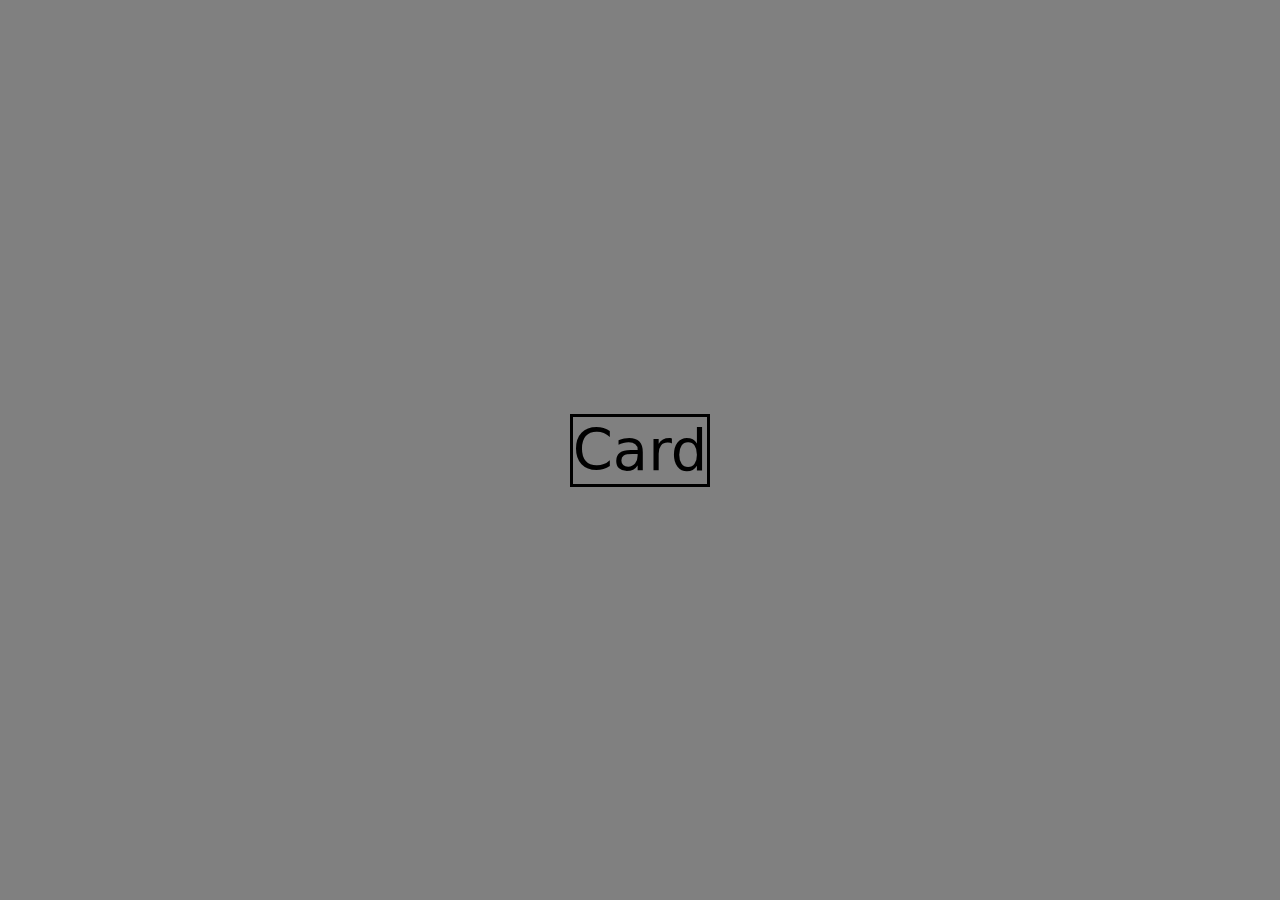
==== index.html @ 5da6b766 "grid and flex body work as expected" ====
<!DOCTYPE html>
<html lang="en">
<head>
  <meta charset="UTF-8">
  <meta http-equiv="X-UA-Compatible" content="IE=edge">
  <meta name="viewport" content="width=device-width, initial-scale=1.0">
  <link rel="stylesheet" href="css/style.css">
  <title>Responsive Design Lab</title>
</head>
<body>
  <main>
    Card
  </main>
</body>
</html>
---- css/style.css ----
html {
  box-sizing: border-box
}

/* The Universal Selector */
*, /* All elements*/
*::before, /* All ::before pseudo-elements */
*::after { /* All ::after pseudo-elements */
  /* height & width will now include border & padding by default
     but can be over-ridden as needed */
  box-sizing: inherit;
}

/* resets font size to be 62.5% of the user preference - 
   in most browser configurations this will be 10px */
:root {
  font-size: 62.5%
}

body {
  background-color: gray;
/* Use a system font, if none are available use an available sans-sarif   font */
  font-family: system-ui, -apple-system, BlinkMacSystemFont, "Segoe UI",
    Roboto, Oxygen-Sans, Ubuntu, Cantarell, "Helvetica Neue", sans-serif;
  margin: 0;
  /* display: grid;
  font-size: 4.5vw;
  grid-template-columns: repeat(3, 1fr);
  grid-template-rows: 33vh 33vh 33vh;;
  grid-template-areas: 
  "top top top"
  ". content ."
  "bottom bottom bottom" */
  display: flex;
  font-size: 4.5vw;
  justify-content: center;
  align-items: center;
  height: 100vh;
}

main {
  display: flex;
  border: solid;
}
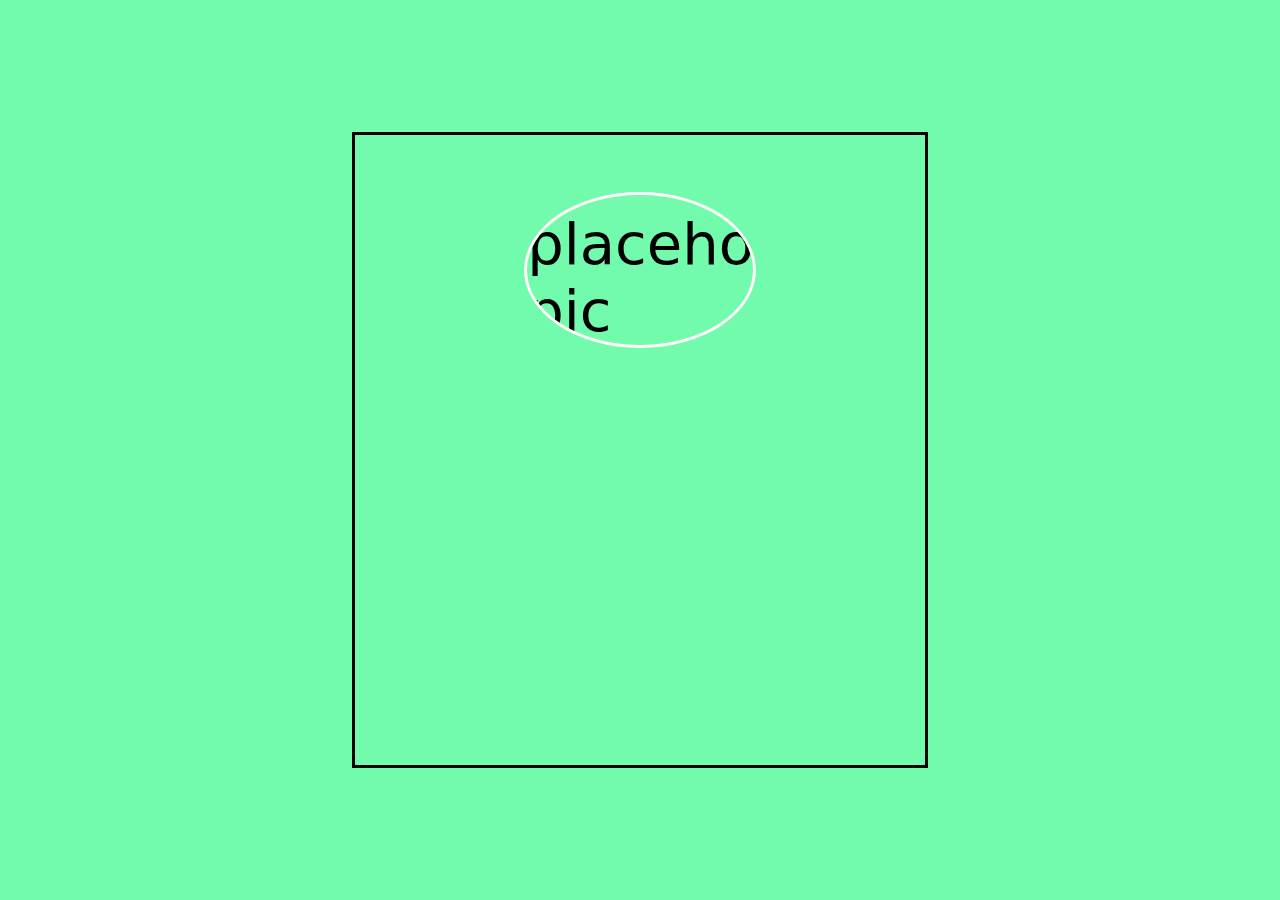
==== commit 06eb8a71: "image in solo column on mobile" ====
--- a/index.html
+++ b/index.html
@@ -9,7 +9,7 @@
 </head>
 <body>
   <main>
-    Card
+    <div id="user-image"><img id="profile" src="https://picsum.photos/200" alt="placeholder pic"></div>
   </main>
 </body>
 </html>--- a/css/style.css
+++ b/css/style.css
@@ -18,19 +18,12 @@
 }
 
 body {
-  background-color: gray;
+  background-color: rgb(114, 250, 173);
 /* Use a system font, if none are available use an available sans-sarif   font */
   font-family: system-ui, -apple-system, BlinkMacSystemFont, "Segoe UI",
     Roboto, Oxygen-Sans, Ubuntu, Cantarell, "Helvetica Neue", sans-serif;
   margin: 0;
-  /* display: grid;
-  font-size: 4.5vw;
-  grid-template-columns: repeat(3, 1fr);
-  grid-template-rows: 33vh 33vh 33vh;;
-  grid-template-areas: 
-  "top top top"
-  ". content ."
-  "bottom bottom bottom" */
+  /* display: grid;*/
   display: flex;
   font-size: 4.5vw;
   justify-content: center;
@@ -39,6 +32,31 @@
 }
 
 main {
+  display: grid;
+  font-size: 4.5vw;
+  /* grid-template-columns: 0.25fr 1fr 0.25fr; */
+  grid-template-rows: 30vh 20vh 20vh;
+  grid-template-areas: 
+  "photo"
+  "content"
+  "bottom";
+  border: solid black;
+  min-height: 55vh;
+  min-width: 45vw;
+  justify-content: center;
+}
+
+#user-image {
+  /* object-fit: cover; */
   display: flex;
+  justify-content: center;
+  align-items: center;
+  grid-area: photo;
+}
+#profile {
+  border-radius: 50%;
   border: solid;
+  border-color: snow;
+  width: 50%;
+  max-height: 100%;
 }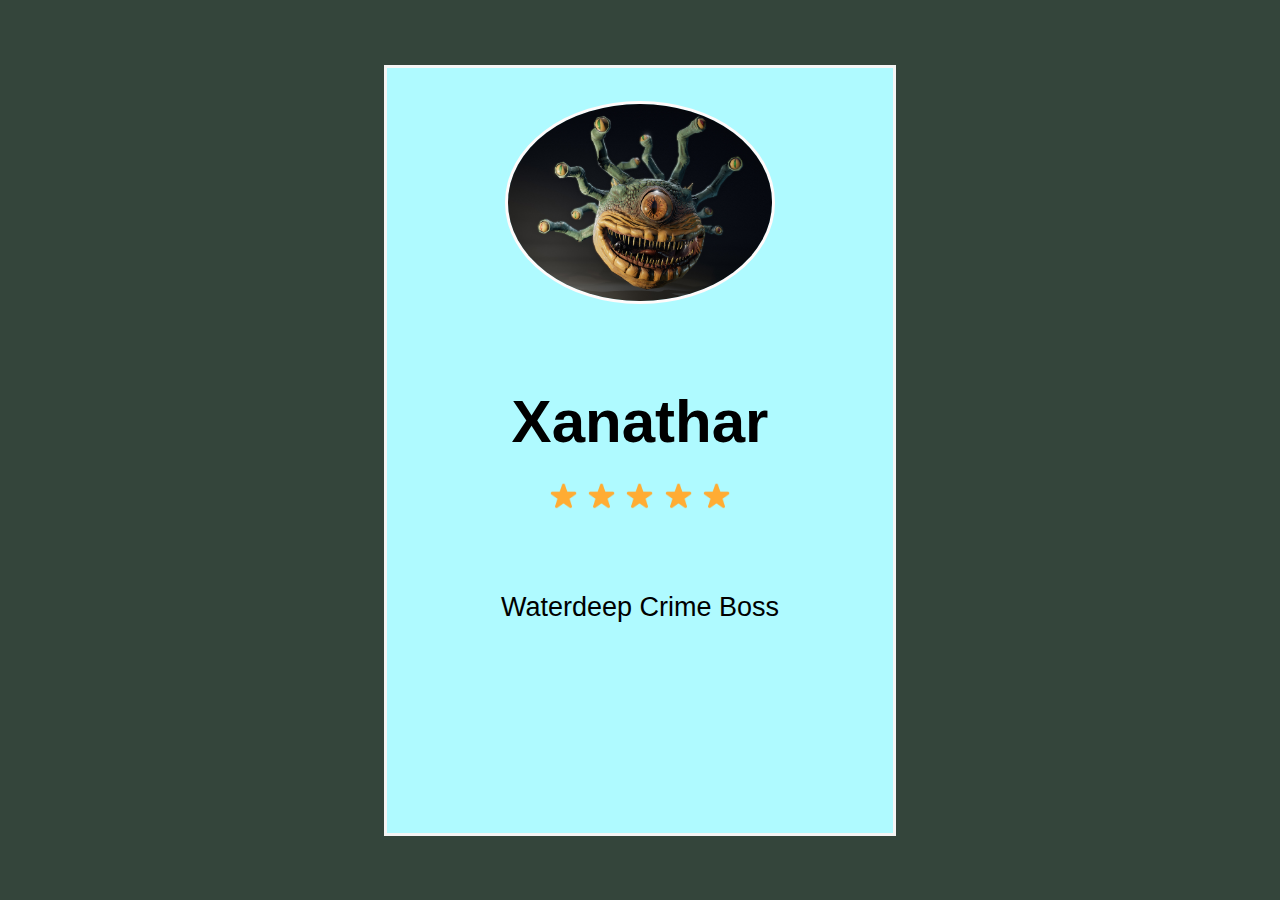
==== commit 89a18b0d: "Xanathar custom" ====
--- a/index.html
+++ b/index.html
@@ -9,7 +9,21 @@
 </head>
 <body>
   <main>
-    <div id="user-image"><img id="profile" src="https://picsum.photos/200" alt="placeholder pic"></div>
+    <div id="user-image"><img id="profile" src="images/xanahar_alt.jpg" alt="placeholder pic"></div>
+    <div id="name"><h2>Xanathar</h2></div>
+    <div id = "star-rating">
+      <div> 
+        <img class="star"src="images/star.png" alt="">
+        <img class="star"src="images/star.png" alt="">
+        <img class="star"src="images/star.png" alt="">
+        <img class="star"src="images/star.png" alt="">
+        <img class="star"src="images/star.png" alt="">
+      </div>
+    </div>
+    <section id="occu-rating">
+      <div id="occupation">Waterdeep Crime Boss</div>
+    </section>
   </main>
+
 </body>
 </html>--- a/css/style.css
+++ b/css/style.css
@@ -1,3 +1,5 @@
+@import url('https://fonts.googleapis.com/css2?family=Josefin+Sans&display=swap');
+
 html {
   box-sizing: border-box
 }
@@ -18,10 +20,9 @@
 }
 
 body {
-  background-color: rgb(114, 250, 173);
+  background-color: rgb(52, 69, 59);
 /* Use a system font, if none are available use an available sans-sarif   font */
-  font-family: system-ui, -apple-system, BlinkMacSystemFont, "Segoe UI",
-    Roboto, Oxygen-Sans, Ubuntu, Cantarell, "Helvetica Neue", sans-serif;
+font-family: 'Josefin Sans', sans-serif; 
   margin: 0;
   /* display: grid;*/
   display: flex;
@@ -34,15 +35,19 @@
 main {
   display: grid;
   font-size: 4.5vw;
-  /* grid-template-columns: 0.25fr 1fr 0.25fr; */
-  grid-template-rows: 30vh 20vh 20vh;
+  background-color: rgb(114, 250, 173);
+  grid-template-columns: 0.20fr 1fr 1fr 0.20fr;
+  grid-template-rows: 30vh 15vh 10vh 10vh 20vh;
   grid-template-areas: 
-  "photo"
-  "content"
-  "bottom";
-  border: solid black;
+  ". photo photo ."
+  ". name name ."
+  ". star star ."
+  ". occu occu ."
+  ". bottom bottom .";
+  border: solid whitesmoke;
   min-height: 55vh;
-  min-width: 45vw;
+  min-width: 40vw;
+  max-width: 60vw;
   justify-content: center;
 }
 
@@ -57,6 +62,46 @@
   border-radius: 50%;
   border: solid;
   border-color: snow;
-  width: 50%;
-  max-height: 100%;
+  max-width: 100%;
+  max-height: 75%;
+}
+#name {
+  grid-area: name;
+  display: flex;
+  justify-content: center;
+  align-content: center;
+  text-align:center;
+}
+#star-rating {
+  display: flex;
+  grid-area: star;
+  justify-content: center;
+  align-content: center;
+}
+
+.star {
+  max-height: 30%;
+}
+
+#occu-rating {
+  display: flex;
+  justify-content: center;
+  align-items: center;
+  grid-area: occu;
+}
+
+#occupation {
+  text-align: center;
+  justify-content: center;
+  align-items: center;
+  font-size:3vh;
+}
+
+
+@media only screen and (min-width: 1024px) {
+  main {
+    background-color: rgb(175, 250, 255);
+    font-family: 'Trebuchet MS', 'Lucida Sans Unicode', 'Lucida Grande', 'Lucida Sans', Arial, sans-serif;
+    font-size: 40px;
+  }
 }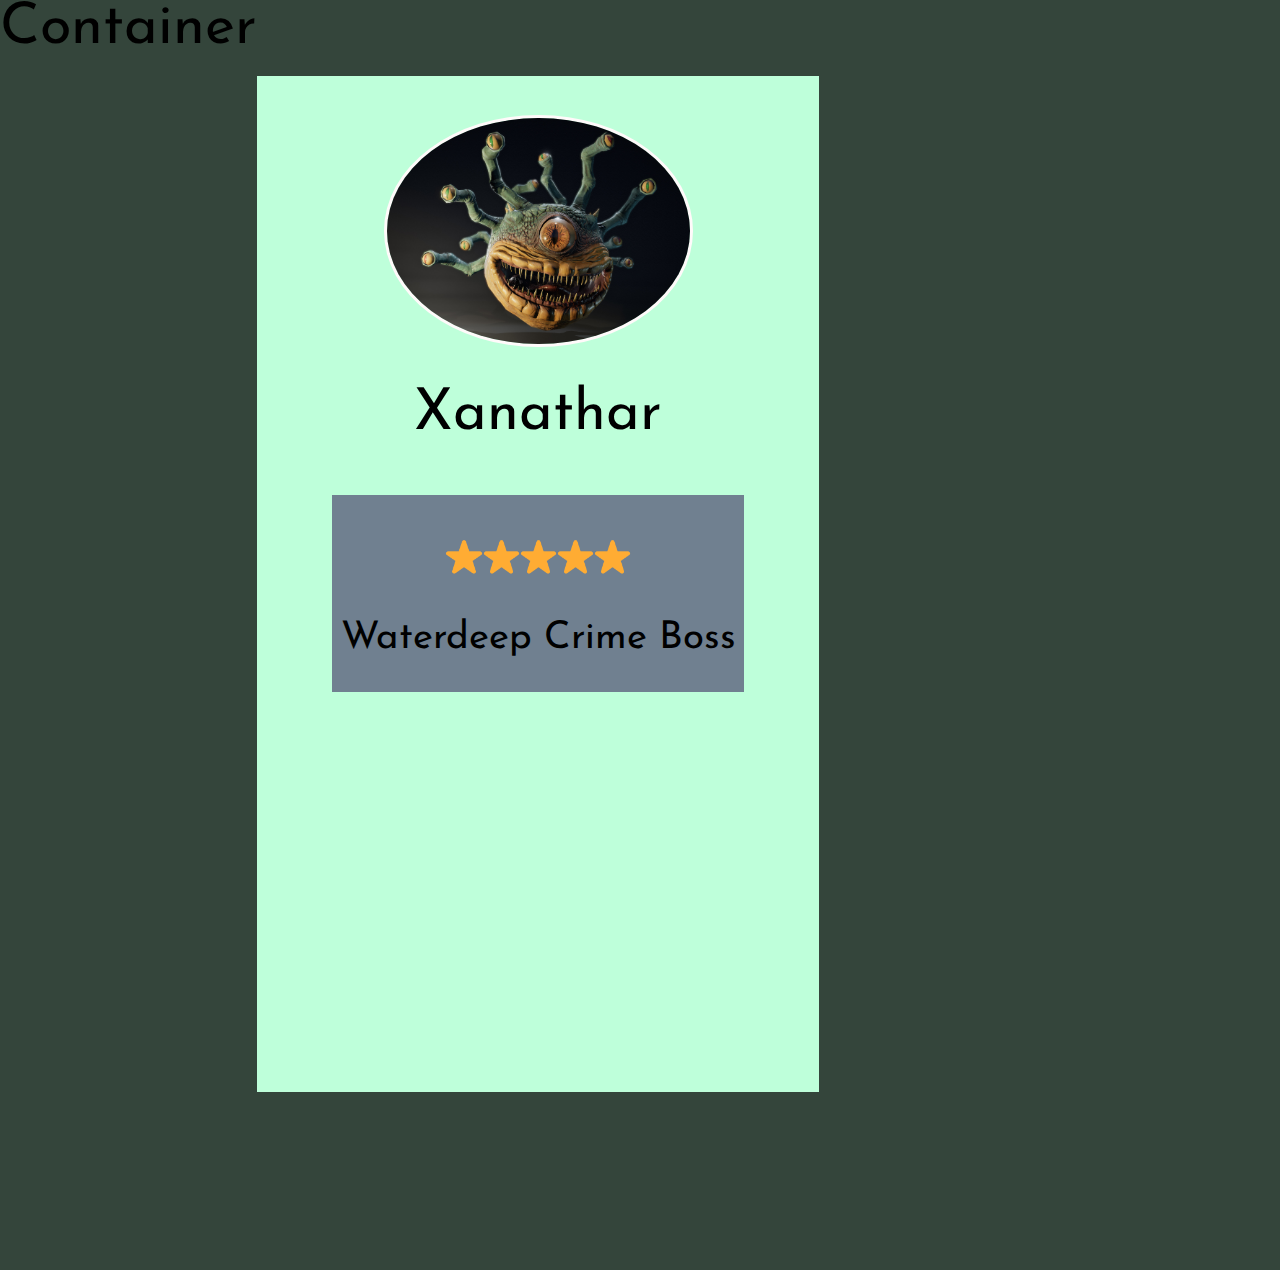
==== commit bd35c79f: "getting maddeningly close" ====
--- a/index.html
+++ b/index.html
@@ -4,26 +4,32 @@
   <meta charset="UTF-8">
   <meta http-equiv="X-UA-Compatible" content="IE=edge">
   <meta name="viewport" content="width=device-width, initial-scale=1.0">
-  <link rel="stylesheet" href="css/style.css">
+  <link rel="stylesheet" href="css/style_redux.css">
   <title>Responsive Design Lab</title>
 </head>
 <body>
-  <main>
-    <div id="user-image"><img id="profile" src="images/xanahar_alt.jpg" alt="placeholder pic"></div>
-    <div id="name"><h2>Xanathar</h2></div>
-    <div id = "star-rating">
-      <div> 
+  <div class="container"> Container
+    <div class="content"> 
+      <div class="profile">
+        <img id="profile-image" src="images/xanahar_alt.jpg" alt="placeholder pic">
+      </div>
+      <div class="name">
+        Xanathar
+      </div>
+      <div class="stars">
         <img class="star"src="images/star.png" alt="">
         <img class="star"src="images/star.png" alt="">
         <img class="star"src="images/star.png" alt="">
         <img class="star"src="images/star.png" alt="">
         <img class="star"src="images/star.png" alt="">
       </div>
+      <div class="occu">
+        Waterdeep Crime Boss
+      </div>
+      <div class="rate"></div>
+      <div class="images"></div>
     </div>
-    <section id="occu-rating">
-      <div id="occupation">Waterdeep Crime Boss</div>
-    </section>
-  </main>
+  </div>
 
 </body>
 </html>--- a/css/style_redux.css
+++ b/css/style_redux.css
@@ -0,0 +1,111 @@
+@import url('https://fonts.googleapis.com/css2?family=Josefin+Sans&display=swap');
+
+html {
+  box-sizing: border-box
+}
+
+/* The Universal Selector */
+*, /* All elements*/
+*::before, /* All ::before pseudo-elements */
+*::after { /* All ::after pseudo-elements */
+  /* height & width will now include border & padding by default
+     but can be over-ridden as needed */
+  box-sizing: inherit;
+}
+
+/* resets font size to be 62.5% of the user preference - 
+   in most browser configurations this will be 10px */
+:root {
+  font-size: 62.5%
+}
+
+body {
+  background-color: rgb(52, 69, 59);
+/* Use a system font, if none are available use an available sans-sarif   font */
+font-family: 'Josefin Sans', sans-serif; 
+  margin: 0;
+  font-size: 4.5vw;
+  max-width: 75%;
+  max-height: 75%;
+  }
+
+  .container {
+    display: grid;
+    grid-template-columns: 0.5fr 2fr 0.5fr;
+    grid-template-rows: 0.3fr 2.4fr 0.3fr;
+    gap: 0px 0px;
+    grid-auto-flow: row;
+    grid-template-areas:
+      ". . ."
+      ". content ."
+      ". . .";
+  }
+  
+  .content {
+    display: grid;
+    grid-template-columns: 0.4fr 2.2fr 0.4fr;
+    grid-template-rows: 1.7fr 0.6fr 0.4fr 0.4fr 0.7fr 1.5fr;
+    gap: 0px 0px;
+    grid-auto-flow: row;
+    grid-template-areas:
+      ". profile ."
+      ". name ."
+      ". stars ."
+      ". occu ."
+      ". rate ."
+      ". images .";
+    grid-area: content;
+    background-color: rgb(190, 255, 218);
+  }
+  
+  .profile { 
+    grid-area: profile;
+    display: flex; 
+    align-items: center;
+    justify-content: center;
+  }
+
+  #profile-image {
+    border-radius: 50%;
+    border: solid;
+    border-color: snow;
+    max-width: 100%;
+    max-height: 75%;
+  }
+
+  
+  .name { 
+    grid-area: name; 
+    display: flex;
+    justify-content: center;
+  }
+  
+  .stars { 
+    grid-area: stars; 
+    display: flex;
+    justify-content: center;
+    align-items: center;
+    background-color: slategray;
+  }
+
+  .star {
+    min-height: 30%;
+    /* min-width: 50%; */
+    max-height: 30%;
+    max-width: 30%;
+  }
+  
+  .occu { 
+    grid-area: occu;
+    font-size: 3vw;
+    display: flex;
+    align-items: flex-start;
+    justify-content: center; 
+    background-color: slategray;
+  }
+  
+  .rate { grid-area: rate; }
+  
+  .images { grid-area: images; }
+  
+  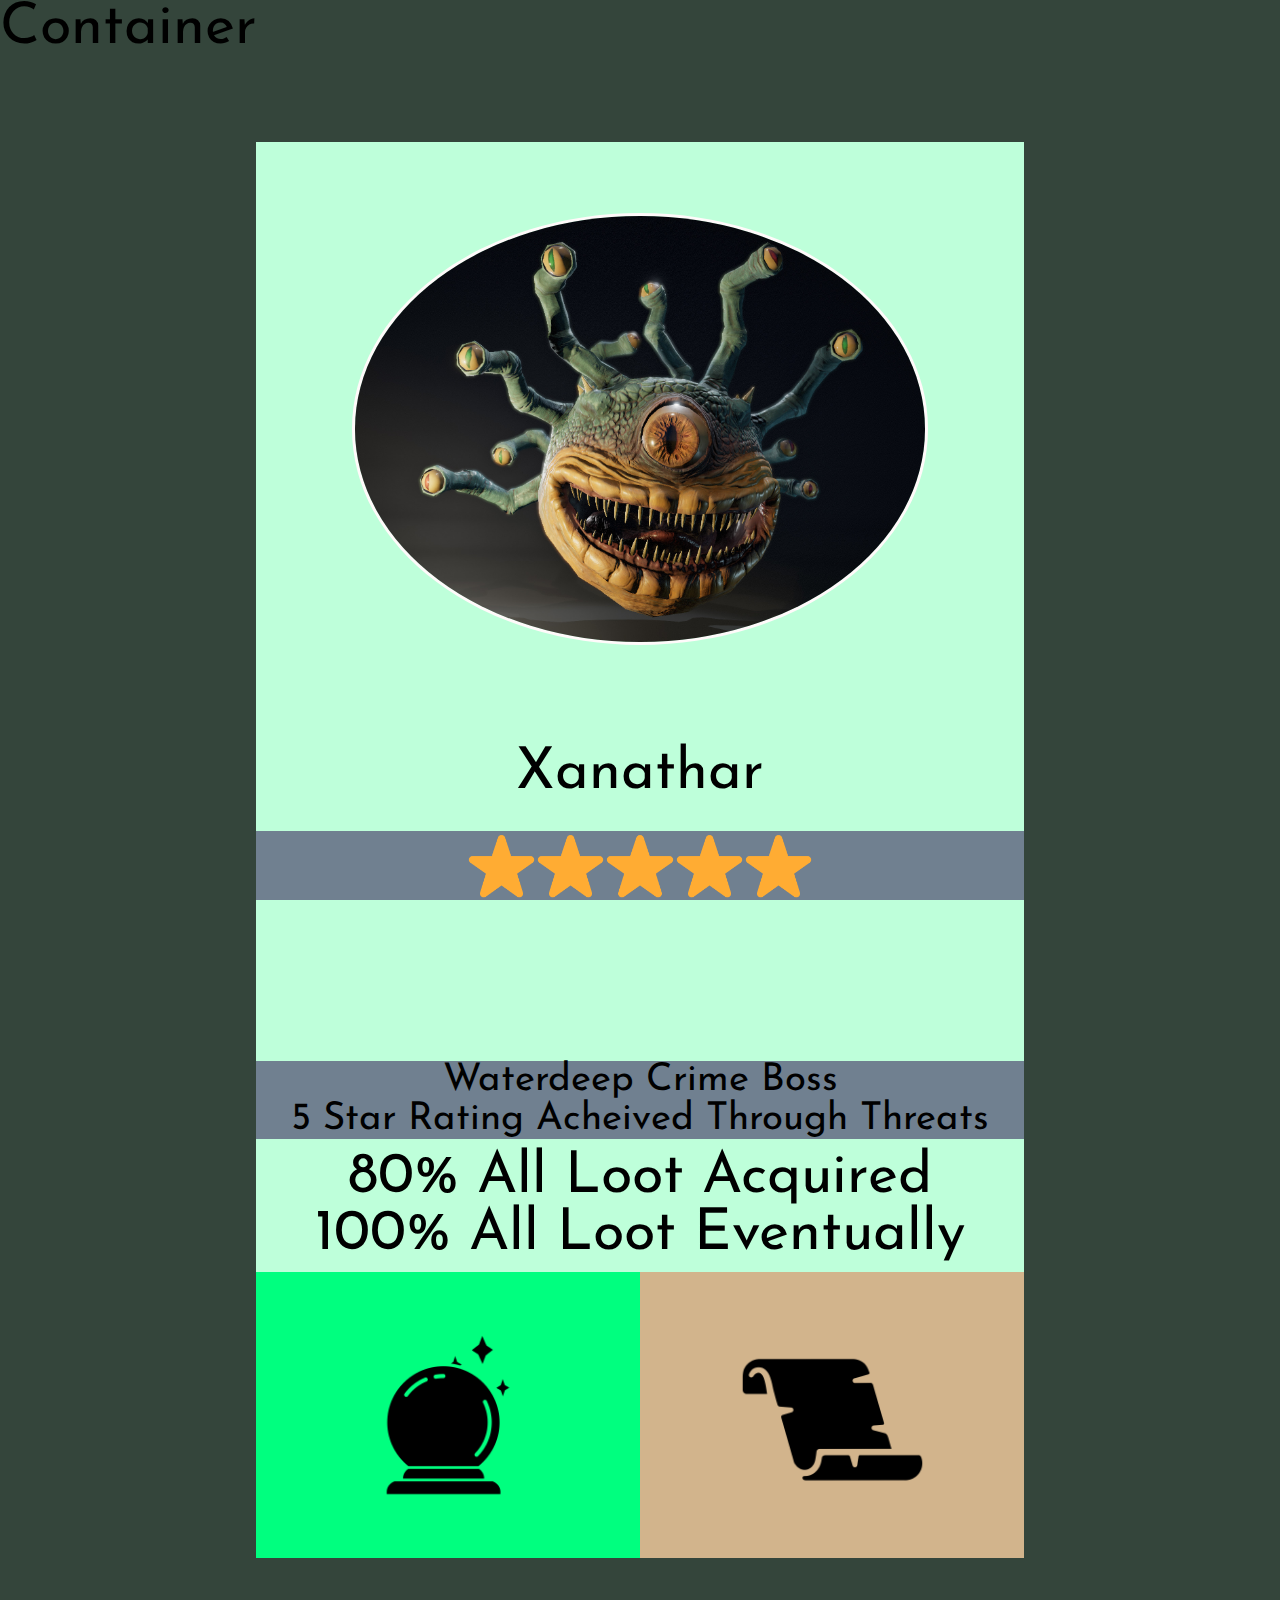
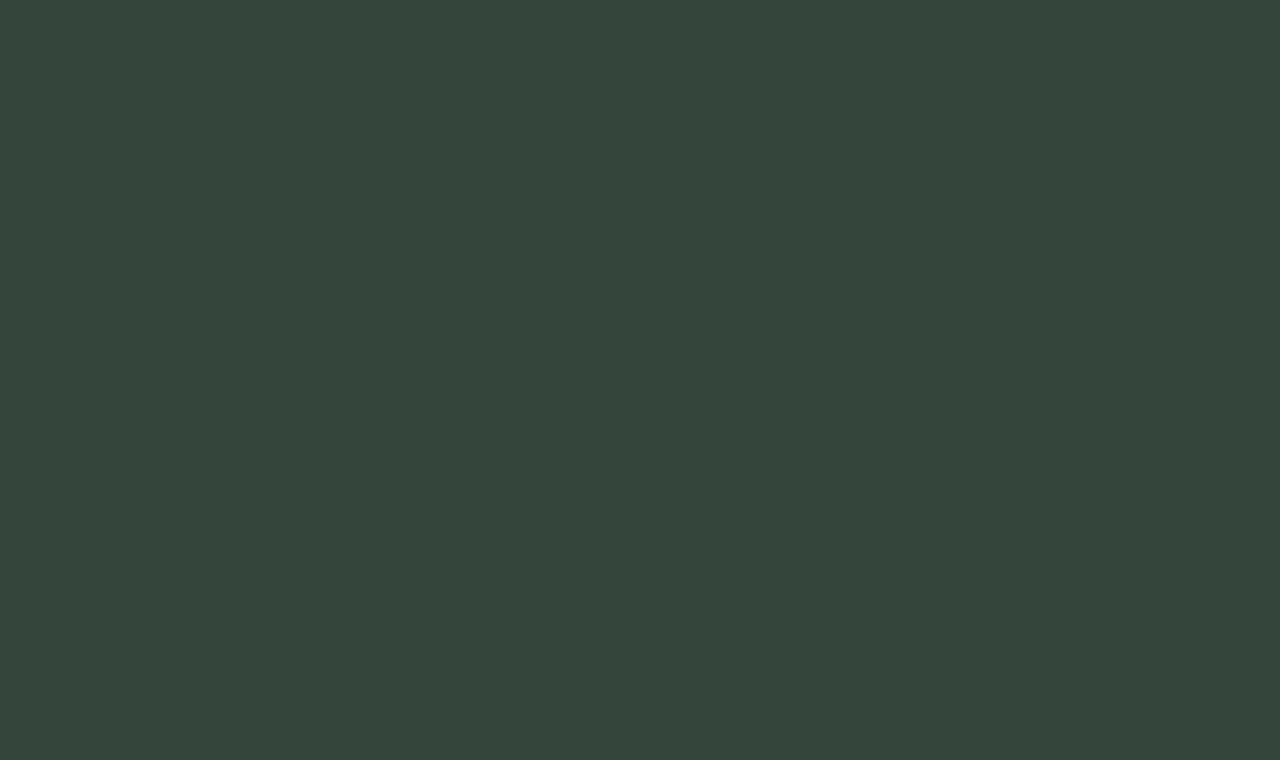
==== commit cf128c0e: "mobile view all sections accounted for" ====
--- a/index.html
+++ b/index.html
@@ -24,10 +24,17 @@
         <img class="star"src="images/star.png" alt="">
       </div>
       <div class="occu">
-        Waterdeep Crime Boss
+        <span>Waterdeep Crime Boss <br>
+        5 Star Rating Acheived Through Threats</span>
       </div>
-      <div class="rate"></div>
-      <div class="images"></div>
+      <div class="rate">
+        <div id="rate-amount">80% All Loot Acquired</div>
+        <div id ="real-rate">100% All Loot Eventually</div>
+      </div>
+      <div class="images">
+        <div class="ball"><img id="ball"src="images/ball-icon.png" alt=""></div>
+        <div class='parchment'><img id="parchment"src="images/parchment-icon.png" alt=""></div>
+      </div>
     </div>
   </div>
 
--- a/css/style_redux.css
+++ b/css/style_redux.css
@@ -25,13 +25,14 @@
 font-family: 'Josefin Sans', sans-serif; 
   margin: 0;
   font-size: 4.5vw;
-  max-width: 75%;
-  max-height: 75%;
+  /* max-width: 75%; */
+  /* max-height: 75%; */
+
   }
 
   .container {
     display: grid;
-    grid-template-columns: 0.5fr 2fr 0.5fr;
+    grid-template-columns: 20% 60% 20%;
     grid-template-rows: 0.3fr 2.4fr 0.3fr;
     gap: 0px 0px;
     grid-auto-flow: row;
@@ -43,19 +44,20 @@
   
   .content {
     display: grid;
-    grid-template-columns: 0.4fr 2.2fr 0.4fr;
+    grid-template-columns: 1fr;
     grid-template-rows: 1.7fr 0.6fr 0.4fr 0.4fr 0.7fr 1.5fr;
     gap: 0px 0px;
     grid-auto-flow: row;
     grid-template-areas:
-      ". profile ."
-      ". name ."
-      ". stars ."
-      ". occu ."
-      ". rate ."
-      ". images .";
+      "profile"
+      "name"
+      "stars"
+      "occu"
+      "rate"
+      "images";
     grid-area: content;
     background-color: rgb(190, 255, 218);
+    height: 75%;
   }
   
   .profile { 
@@ -78,6 +80,7 @@
     grid-area: name; 
     display: flex;
     justify-content: center;
+    align-items: center;
   }
   
   .stars { 
@@ -86,6 +89,7 @@
     justify-content: center;
     align-items: center;
     background-color: slategray;
+    max-height: fit-content;
   }
 
   .star {
@@ -99,13 +103,56 @@
     grid-area: occu;
     font-size: 3vw;
     display: flex;
-    align-items: flex-start;
+    /* flex-direction: column; */
+    align-items: center;
     justify-content: center; 
+    text-align: center;
     background-color: slategray;
   }
   
-  .rate { grid-area: rate; }
+  .rate { 
+    grid-area: rate;
+    display: flex;
+    flex-direction: column;
+    align-items: center; 
+    justify-content: center;
+  }
   
-  .images { grid-area: images; }
-  
+  .images { 
+    grid-area: images; 
+    display: grid;
+    grid-template-columns: 0.5fr 0.5fr;
+    grid-template-rows: 1fr;
+    grid-template-areas: 
+    "ball parchment";
+    background-color: tan;
+  }
+
+  .ball {
+    grid-area: ball;
+    display: flex;
+    align-items: center;
+    justify-content: center;
+    background-color: springgreen;
+  }
+  .parchment {
+    grid-area: parchment;
+    display: flex;
+    align-items: center;
+    justify-content: center;
+  }
+
+  #ball {
+    min-height: 50%;
+    /* min-width: 50%; */
+    max-height:100%;
+    max-width: 50%;
+  }
+  #parchment {
+    margin-top: 20px;
+    min-height: 50%;
+    /* min-width: 50%; */
+    max-height:90%;
+    max-width: 50%;
+  }
   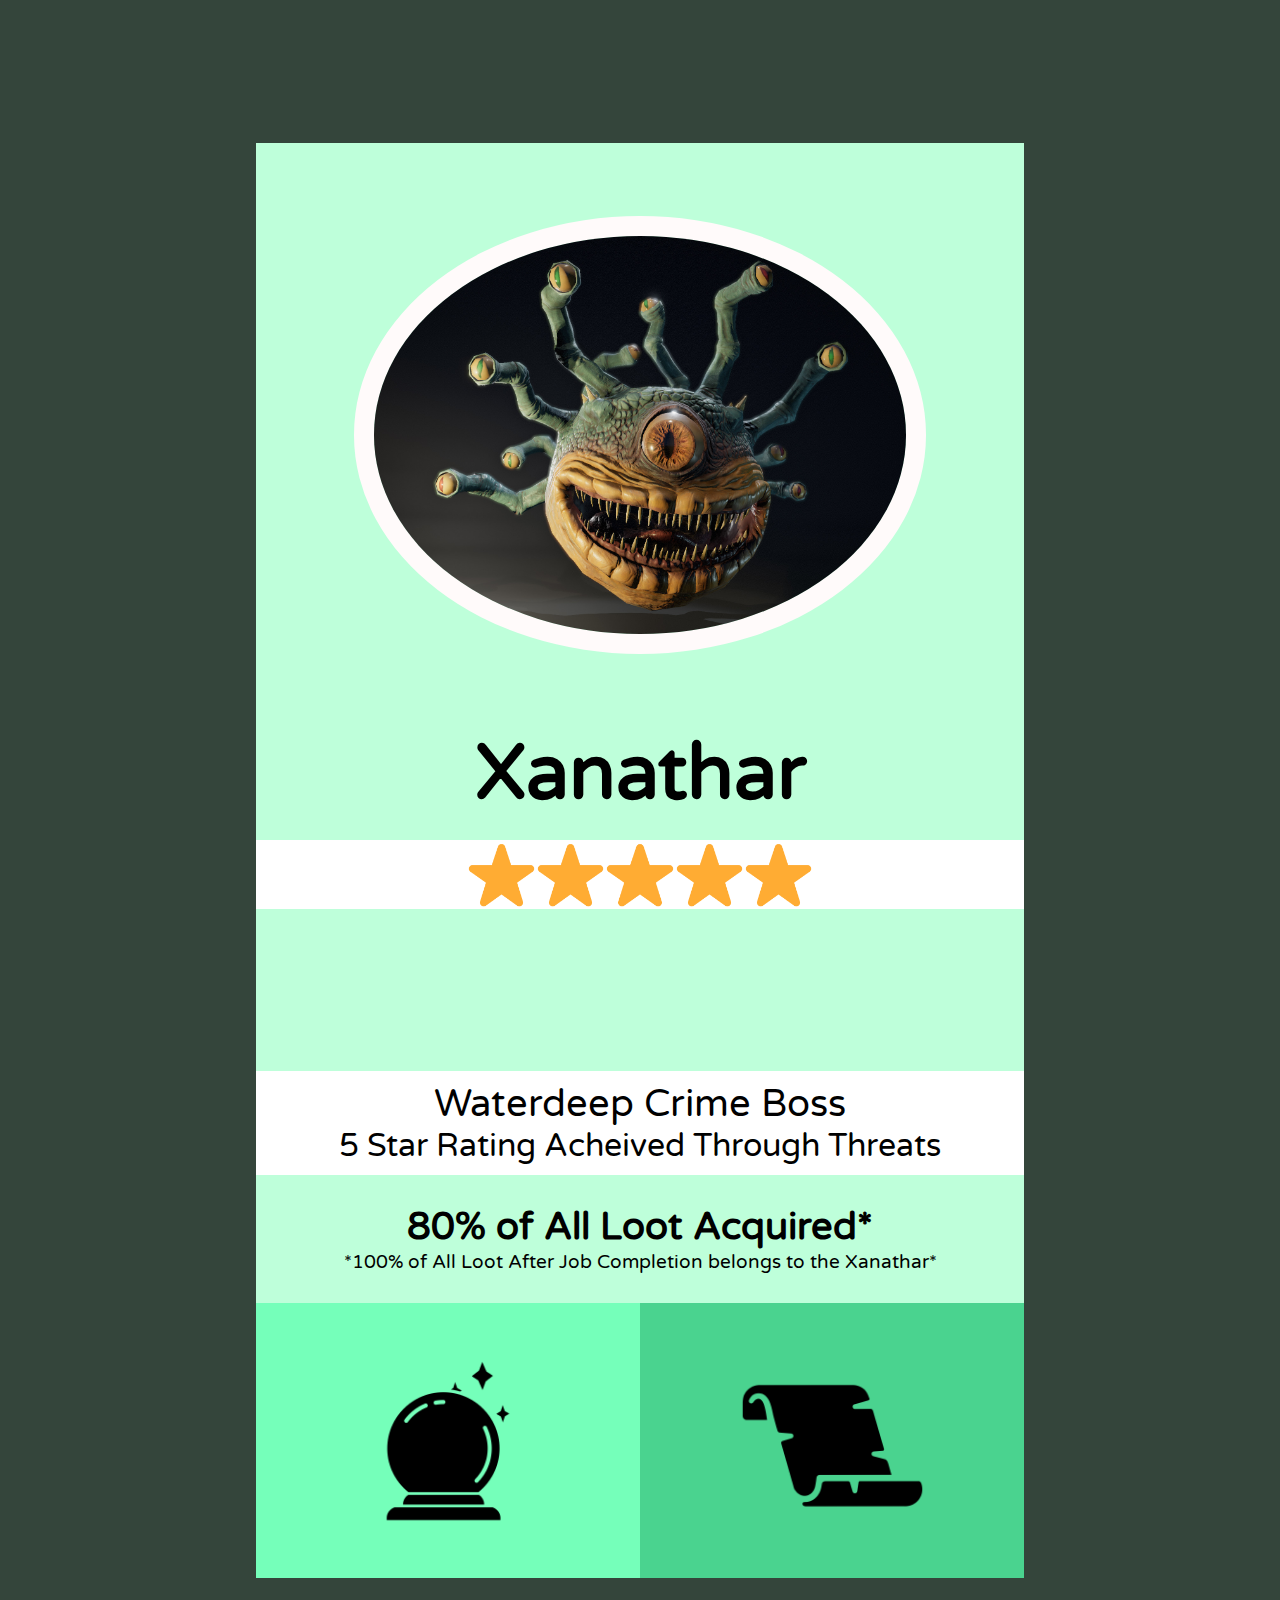
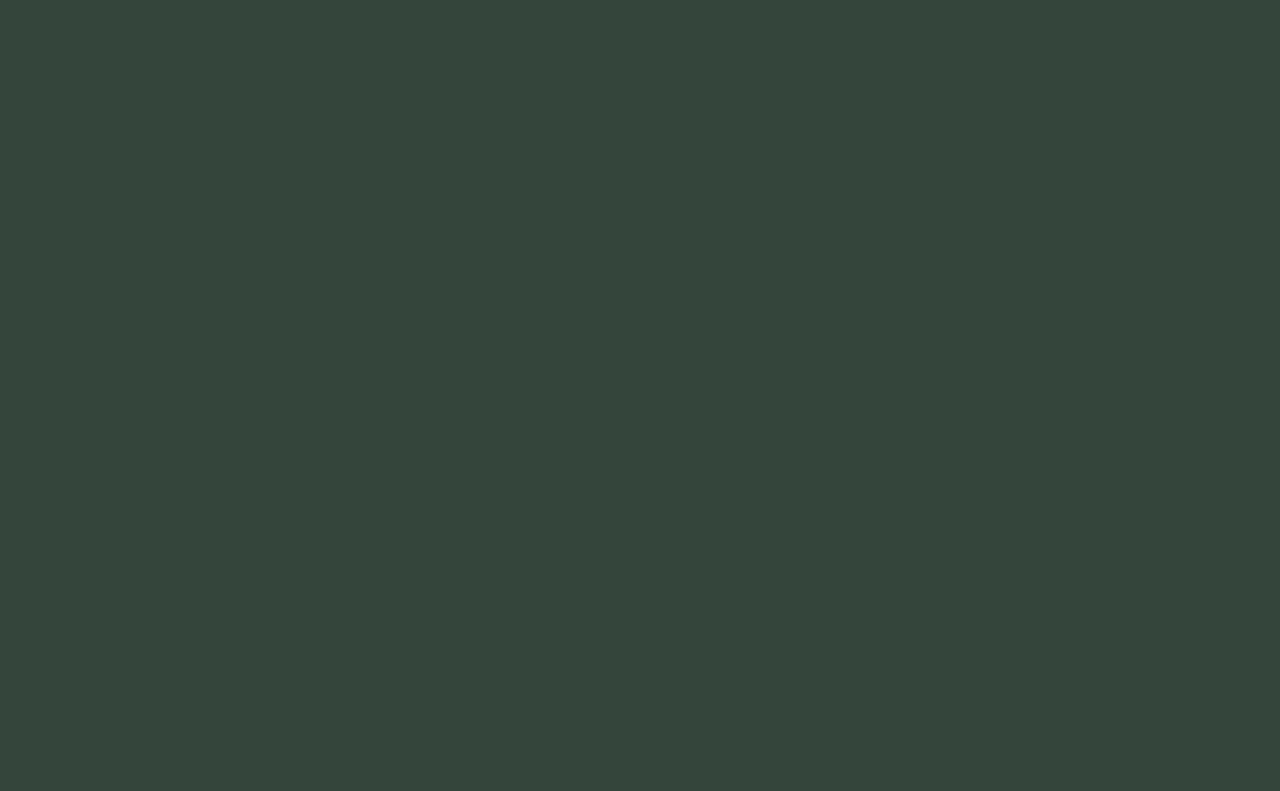
==== commit 76dbf0bf: "mobile view complete" ====
--- a/index.html
+++ b/index.html
@@ -8,7 +8,7 @@
   <title>Responsive Design Lab</title>
 </head>
 <body>
-  <div class="container"> Container
+  <div class="container">
     <div class="content"> 
       <div class="profile">
         <img id="profile-image" src="images/xanahar_alt.jpg" alt="placeholder pic">
@@ -23,13 +23,12 @@
         <img class="star"src="images/star.png" alt="">
         <img class="star"src="images/star.png" alt="">
       </div>
-      <div class="occu">
-        <span>Waterdeep Crime Boss <br>
-        5 Star Rating Acheived Through Threats</span>
+      <div class="occu"> Waterdeep Crime Boss <br>
+        <span id="threat">5 Star Rating Acheived Through Threats</span>
       </div>
       <div class="rate">
-        <div id="rate-amount">80% All Loot Acquired</div>
-        <div id ="real-rate">100% All Loot Eventually</div>
+        <div id="rate-amount">80% of All Loot Acquired*</div>
+        <div id ="real-rate">*100% of All Loot After Job Completion belongs to the Xanathar*</div>
       </div>
       <div class="images">
         <div class="ball"><img id="ball"src="images/ball-icon.png" alt=""></div>
--- a/css/style_redux.css
+++ b/css/style_redux.css
@@ -1,4 +1,4 @@
-@import url('https://fonts.googleapis.com/css2?family=Josefin+Sans&display=swap');
+@import url('https://fonts.googleapis.com/css2?family=Josefin+Sans&family=Varela+Round&display=swap');
 
 html {
   box-sizing: border-box
@@ -22,7 +22,7 @@
 body {
   background-color: rgb(52, 69, 59);
 /* Use a system font, if none are available use an available sans-sarif   font */
-font-family: 'Josefin Sans', sans-serif; 
+font-family: 'Varela Round', sans-serif;
   margin: 0;
   font-size: 4.5vw;
   /* max-width: 75%; */
@@ -69,7 +69,7 @@
 
   #profile-image {
     border-radius: 50%;
-    border: solid;
+    border: solid 20px;
     border-color: snow;
     max-width: 100%;
     max-height: 75%;
@@ -80,7 +80,10 @@
     grid-area: name; 
     display: flex;
     justify-content: center;
-    align-items: center;
+    align-items: flex-start;
+    padding-bottom: 20px;
+    font-size: 6vw;
+    font-weight: bold;
   }
   
   .stars { 
@@ -88,7 +91,7 @@
     display: flex;
     justify-content: center;
     align-items: center;
-    background-color: slategray;
+    background-color: rgb(255, 255, 255);
     max-height: fit-content;
   }
 
@@ -103,11 +106,16 @@
     grid-area: occu;
     font-size: 3vw;
     display: flex;
-    /* flex-direction: column; */
+    flex-direction: column;
     align-items: center;
     justify-content: center; 
     text-align: center;
-    background-color: slategray;
+    padding: 10px;
+    background-color: rgb(255, 255, 255);
+  }
+
+  #threat {
+    font-size: 2.5vw;
   }
   
   .rate { 
@@ -116,6 +124,15 @@
     flex-direction: column;
     align-items: center; 
     justify-content: center;
+    font-size: 3vw;
+  }
+
+  #rate-amount {
+    font-weight: bold;
+  }
+
+  #real-rate {
+    font-size: 1.5vw;
   }
   
   .images { 
@@ -125,7 +142,7 @@
     grid-template-rows: 1fr;
     grid-template-areas: 
     "ball parchment";
-    background-color: tan;
+    /* background-color: tan; */
   }
 
   .ball {
@@ -133,13 +150,14 @@
     display: flex;
     align-items: center;
     justify-content: center;
-    background-color: springgreen;
+    background-color: rgb(117, 255, 186);
   }
   .parchment {
     grid-area: parchment;
     display: flex;
     align-items: center;
     justify-content: center;
+    background-color: rgb(74, 211, 143);
   }
 
   #ball {
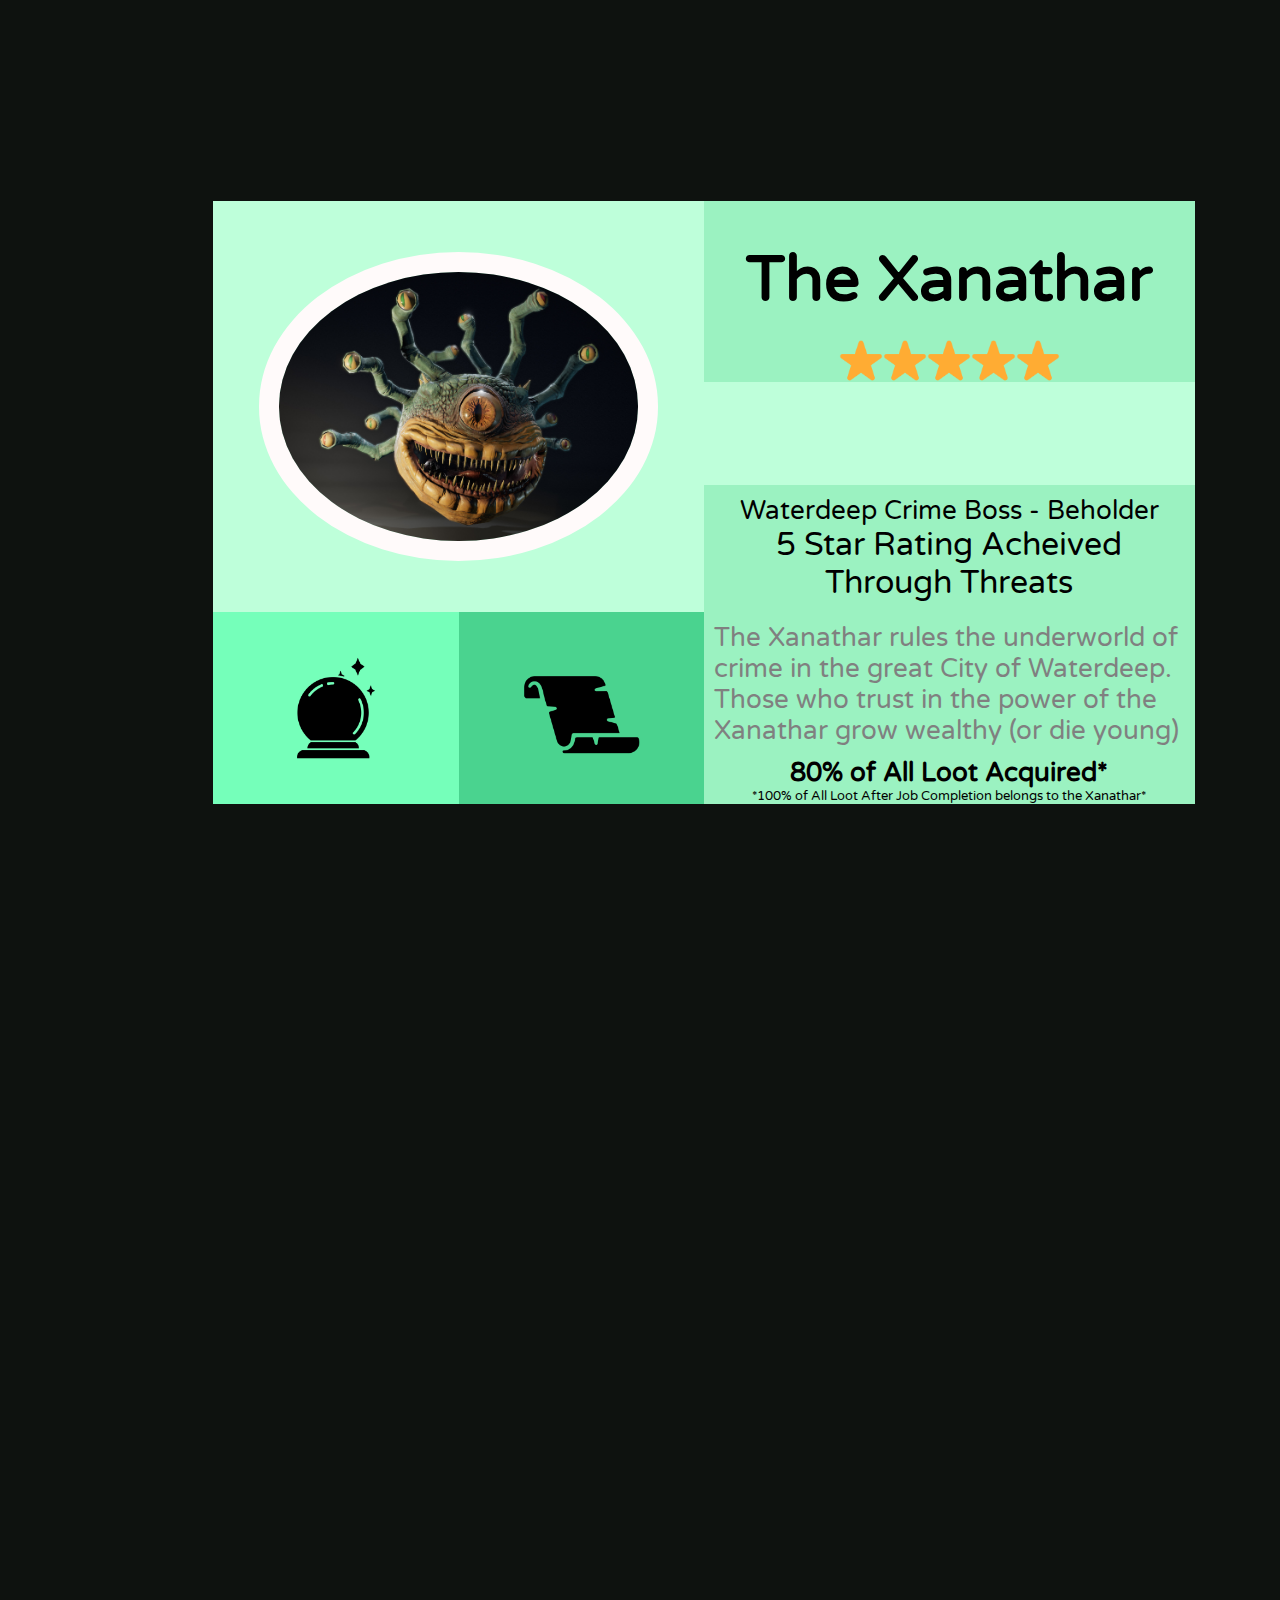
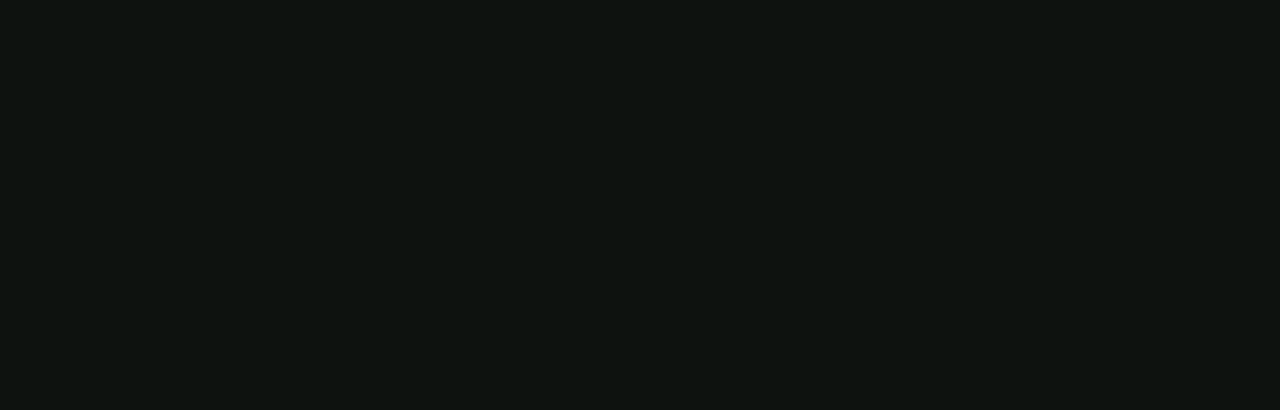
==== commit d80ca6f7: "media query added" ====
--- a/index.html
+++ b/index.html
@@ -14,7 +14,7 @@
         <img id="profile-image" src="images/xanahar_alt.jpg" alt="placeholder pic">
       </div>
       <div class="name">
-        Xanathar
+        The Xanathar
       </div>
       <div class="stars">
         <img class="star"src="images/star.png" alt="">
@@ -23,9 +23,10 @@
         <img class="star"src="images/star.png" alt="">
         <img class="star"src="images/star.png" alt="">
       </div>
-      <div class="occu"> Waterdeep Crime Boss <br>
+      <div class="occu"> Waterdeep Crime Boss - Beholder <br>
         <span id="threat">5 Star Rating Acheived Through Threats</span>
       </div>
+      <div class ='desc'>The Xanathar rules the underworld of crime in the great City of Waterdeep. Those who trust in the power of the Xanathar grow wealthy (or die young)</div>
       <div class="rate">
         <div id="rate-amount">80% of All Loot Acquired*</div>
         <div id ="real-rate">*100% of All Loot After Job Completion belongs to the Xanathar*</div>
--- a/css/style_redux.css
+++ b/css/style_redux.css
@@ -20,7 +20,7 @@
 }
 
 body {
-  background-color: rgb(52, 69, 59);
+  background-color: rgb(14, 18, 15);
 /* Use a system font, if none are available use an available sans-sarif   font */
 font-family: 'Varela Round', sans-serif;
   margin: 0;
@@ -33,7 +33,7 @@
   .container {
     display: grid;
     grid-template-columns: 20% 60% 20%;
-    grid-template-rows: 0.3fr 2.4fr 0.3fr;
+    grid-template-rows: 50px 75% 50px;
     gap: 0px 0px;
     grid-auto-flow: row;
     grid-template-areas:
@@ -45,8 +45,8 @@
   .content {
     display: grid;
     grid-template-columns: 1fr;
-    grid-template-rows: 1.7fr 0.6fr 0.4fr 0.4fr 0.7fr 1.5fr;
-    gap: 0px 0px;
+    grid-template-rows: 1.7fr 0.6fr 0.3fr 0.6fr 0.7fr 1.6fr;
+    /* gap: 0px 0px; */
     grid-auto-flow: row;
     grid-template-areas:
       "profile"
@@ -91,7 +91,7 @@
     display: flex;
     justify-content: center;
     align-items: center;
-    background-color: rgb(255, 255, 255);
+    background-color: rgb(244, 255, 243);
     max-height: fit-content;
   }
 
@@ -173,4 +173,73 @@
     max-height:90%;
     max-width: 50%;
   }
-  +  
+  @media only screen and (min-width: 750px) {
+    .container {
+      display: grid; 
+      grid-template-columns: 0.5fr 2.3fr 0.2fr; 
+      grid-template-rows: 0.3fr 1.2fr 1.5fr; 
+      gap: 0px 0px; 
+      grid-template-areas: 
+        ". . ."
+        ". content ."
+        ". . ."; 
+    }
+    .content {
+      display: grid; 
+      grid-template-columns: 1.5fr 0.5fr 1fr; 
+      grid-template-rows: 1.3fr 0.7fr 0.7fr 1.3fr 1fr; 
+      gap: 0px 0px; 
+      grid-template-areas: 
+        "profile name name"
+        "profile stars stars"
+        "profile occu occu"
+        "images desc desc"
+        "images rate rate"; 
+      grid-area: content; 
+    }
+    .profile { 
+      grid-area: profile; 
+
+    }
+    .images { 
+      grid-area: images; 
+    }
+    .name { 
+      grid-area: name;
+      font-size: 5vw;
+      display: flex;
+      justify-content: center;
+      align-items: center;
+      text-align: center;
+      padding-top: 40px;
+      background-color:rgb(155, 242, 193);
+    }
+    .stars { 
+      grid-area: stars; 
+      background-color:rgb(155, 242, 193);
+    }
+    .occu { 
+      grid-area: occu;
+      background-color:rgb(155, 242, 193); 
+      font-size: 2vw;
+    }
+    .desc {
+      display: flex;
+      grid-area: desc;
+      font-size: 2vw;
+      color: grey;
+      justify-content: center;
+      padding: 10px;
+      background-color:rgb(155, 242, 193); 
+
+    }
+    .rate { 
+      grid-area: rate;
+      background-color:rgb(155, 242, 193);
+      font-size: 2vw;
+    }
+    #real-rate {
+      font-size: 1vw;
+    }
+  }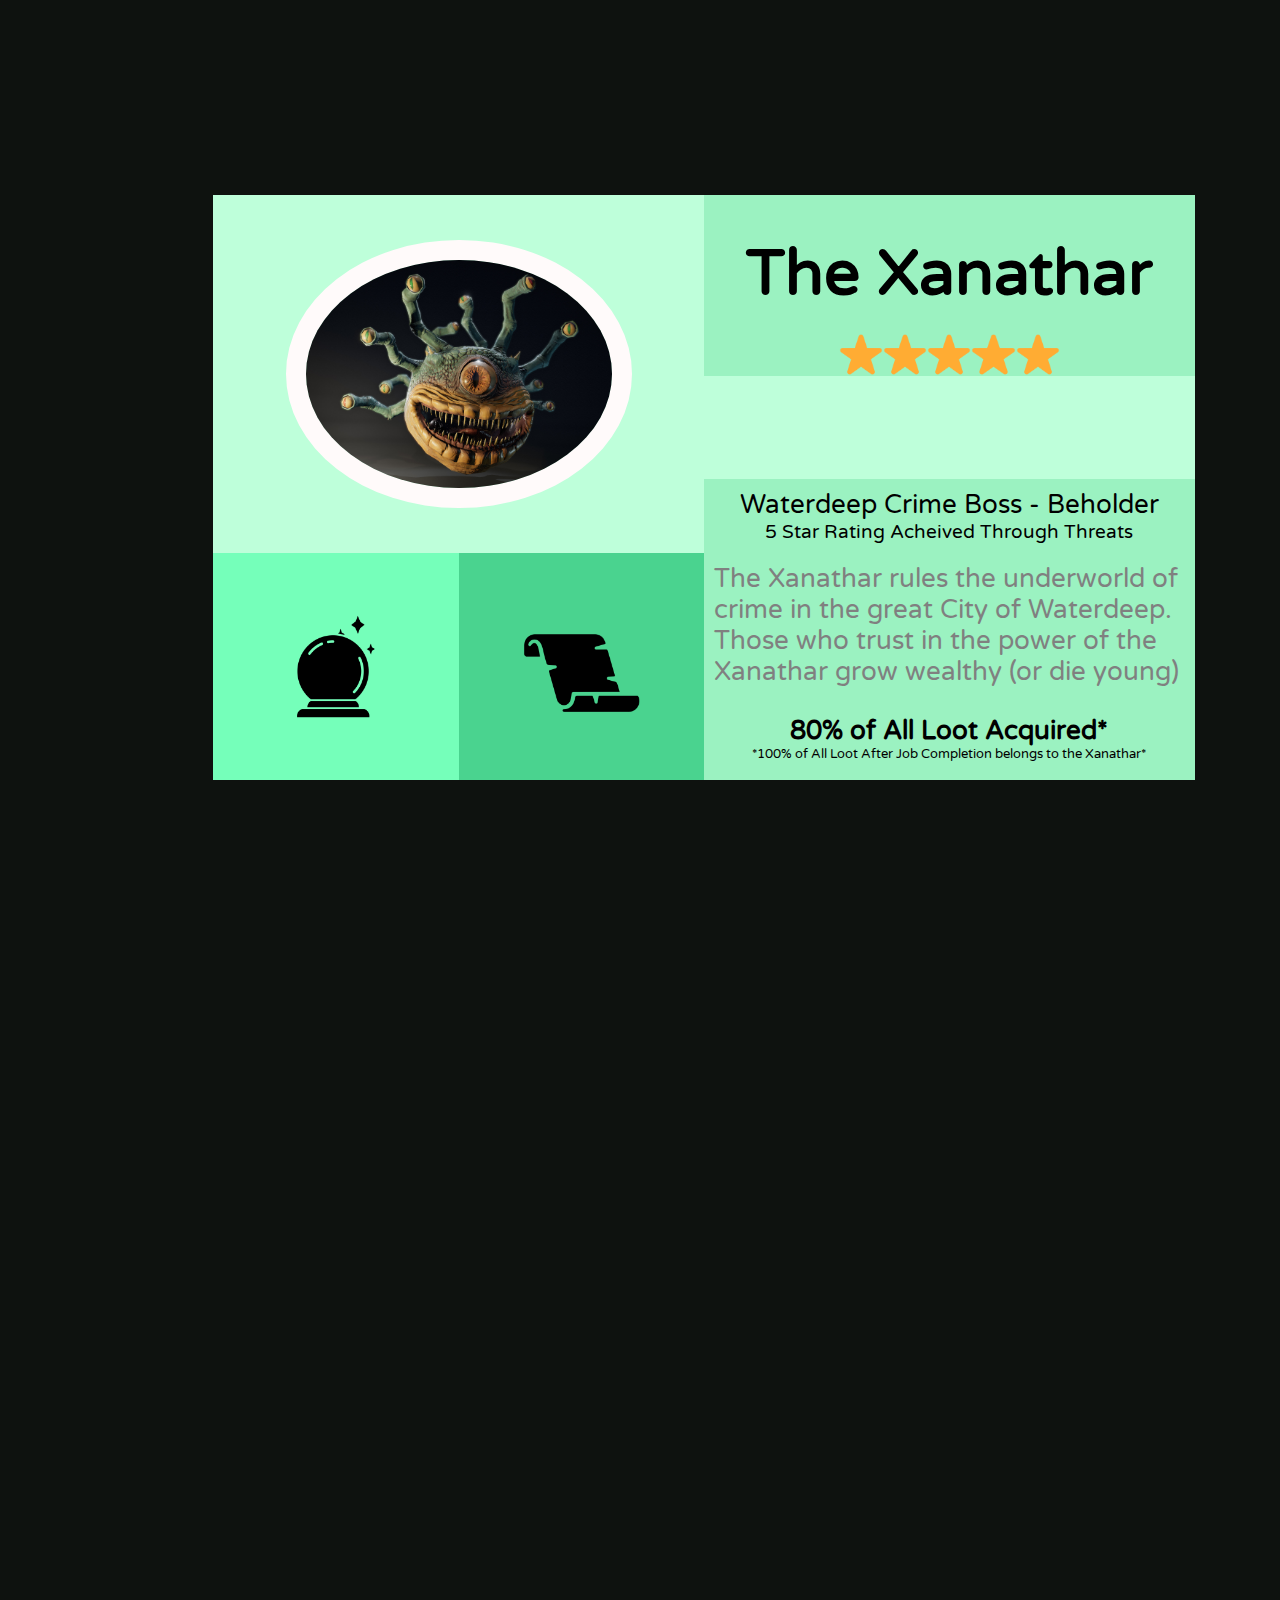
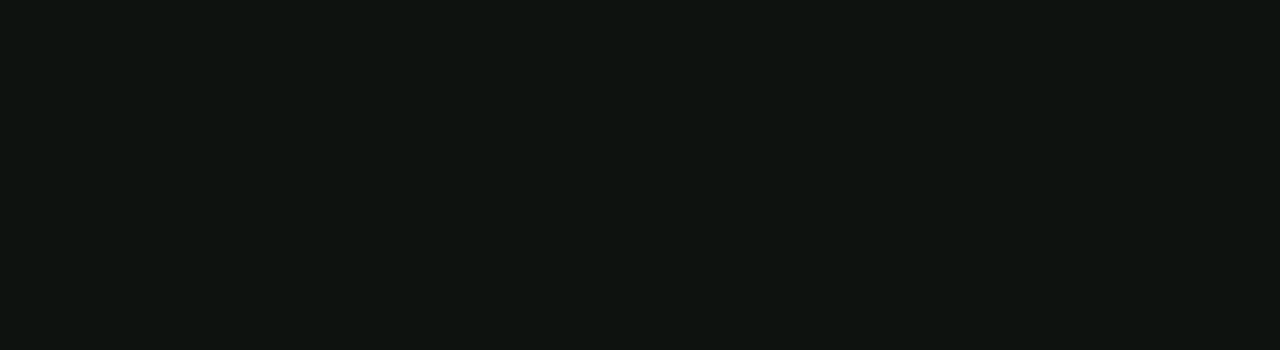
==== commit 81ed0349: "removes needless image file and renames style to meet expectations" ====
--- a/index.html
+++ b/index.html
@@ -4,7 +4,7 @@
   <meta charset="UTF-8">
   <meta http-equiv="X-UA-Compatible" content="IE=edge">
   <meta name="viewport" content="width=device-width, initial-scale=1.0">
-  <link rel="stylesheet" href="css/style_redux.css">
+  <link rel="stylesheet" href="css/style.css">
   <title>Responsive Design Lab</title>
 </head>
 <body>
--- a/css/style.css
+++ b/css/style.css
@@ -0,0 +1,252 @@
+@import url('https://fonts.googleapis.com/css2?family=Josefin+Sans&family=Varela+Round&display=swap');
+
+html {
+  box-sizing: border-box
+}
+
+/* The Universal Selector */
+*, /* All elements*/
+*::before, /* All ::before pseudo-elements */
+*::after { /* All ::after pseudo-elements */
+  /* height & width will now include border & padding by default
+     but can be over-ridden as needed */
+  box-sizing: inherit;
+}
+
+/* resets font size to be 62.5% of the user preference - 
+   in most browser configurations this will be 10px */
+:root {
+  font-size: 62.5%
+}
+
+body {
+  background-color: rgb(14, 18, 15);
+/* Use a system font, if none are available use an available sans-sarif   font */
+font-family: 'Varela Round', sans-serif;
+  margin: 0;
+  font-size: 4.5vw;
+  /* max-width: 75%; */
+  /* max-height: 75%; */
+
+  }
+
+  .container {
+    display: grid;
+    grid-template-columns: 20% 60% 20%;
+    grid-template-rows: 50px 75% 50px;
+    gap: 0px 0px;
+    grid-auto-flow: row;
+    grid-template-areas:
+      ". . ."
+      ". content ."
+      ". . .";
+  }
+  
+  .content {
+    display: grid;
+    grid-template-columns: 1fr;
+    grid-template-rows: 1.7fr 0.6fr 0.3fr 0.6fr 0.7fr 1.6fr;
+    /* gap: 0px 0px; */
+    grid-auto-flow: row;
+    grid-template-areas:
+      "profile"
+      "name"
+      "stars"
+      "occu"
+      "rate"
+      "images";
+    grid-area: content;
+    background-color: rgb(190, 255, 218);
+    height: 75%;
+  }
+  
+  .profile { 
+    grid-area: profile;
+    display: flex; 
+    align-items: center;
+    justify-content: center;
+  }
+
+  #profile-image {
+    border-radius: 50%;
+    border: solid 20px;
+    border-color: snow;
+    max-width: 100%;
+    max-height: 75%;
+  }
+
+  
+  .name { 
+    grid-area: name; 
+    display: flex;
+    justify-content: center;
+    align-items: flex-start;
+    padding-bottom: 20px;
+    font-size: 6vw;
+    font-weight: bold;
+  }
+  
+  .stars { 
+    grid-area: stars; 
+    display: flex;
+    justify-content: center;
+    align-items: center;
+    background-color: rgb(244, 255, 243);
+    max-height: fit-content;
+  }
+
+  .star {
+    min-height: 30%;
+    /* min-width: 50%; */
+    max-height: 30%;
+    max-width: 30%;
+  }
+  
+  .occu { 
+    grid-area: occu;
+    font-size: 3vw;
+    display: flex;
+    flex-direction: column;
+    align-items: center;
+    justify-content: center; 
+    text-align: center;
+    padding: 10px;
+    background-color: rgb(255, 255, 255);
+  }
+
+  #threat {
+    font-size: 2.5vw;
+  }
+  
+  .rate { 
+    grid-area: rate;
+    display: flex;
+    flex-direction: column;
+    align-items: center; 
+    justify-content: center;
+    font-size: 3vw;
+  }
+
+  #rate-amount {
+    font-weight: bold;
+  }
+
+  #real-rate {
+    font-size: 1.5vw;
+  }
+  
+  .images { 
+    grid-area: images; 
+    display: grid;
+    grid-template-columns: 0.5fr 0.5fr;
+    grid-template-rows: 1fr;
+    grid-template-areas: 
+    "ball parchment";
+    /* background-color: tan; */
+  }
+  .desc {
+    display: none;
+  }
+
+  .ball {
+    grid-area: ball;
+    display: flex;
+    align-items: center;
+    justify-content: center;
+    background-color: rgb(117, 255, 186);
+  }
+  .parchment {
+    grid-area: parchment;
+    display: flex;
+    align-items: center;
+    justify-content: center;
+    background-color: rgb(74, 211, 143);
+  }
+
+  #ball {
+    min-height: 50%;
+    /* min-width: 50%; */
+    max-height:100%;
+    max-width: 50%;
+  }
+  #parchment {
+    margin-top: 20px;
+    min-height: 50%;
+    /* min-width: 50%; */
+    max-height:90%;
+    max-width: 50%;
+  }
+  
+  @media only screen and (min-width: 750px) {
+    .container {
+      display: grid; 
+      grid-template-columns: 0.5fr 2.3fr 0.2fr; 
+      grid-template-rows: 0.3fr 1.2fr 1.5fr; 
+      gap: 0px 0px; 
+      grid-template-areas: 
+        ". . ."
+        ". content ."
+        ". . ."; 
+    }
+    .content {
+      display: grid; 
+      grid-template-columns: 1.5fr 0.5fr 1fr; 
+      grid-template-rows: 1.3fr 0.7fr 0.7fr 1.3fr 1fr; 
+      gap: 0px 0px; 
+      grid-template-areas: 
+        "profile name name"
+        "profile stars stars"
+        "profile occu occu"
+        "images desc desc"
+        "images rate rate"; 
+      grid-area: content; 
+    }
+    .profile { 
+      grid-area: profile; 
+
+    }
+    .images { 
+      grid-area: images; 
+    }
+    .name { 
+      grid-area: name;
+      font-size: 5vw;
+      display: flex;
+      justify-content: center;
+      align-items: center;
+      text-align: center;
+      padding-top: 40px;
+      background-color:rgb(155, 242, 193);
+    }
+    .stars { 
+      grid-area: stars; 
+      background-color:rgb(155, 242, 193);
+    }
+    .occu { 
+      grid-area: occu;
+      background-color:rgb(155, 242, 193); 
+      font-size: 2vw;
+    }
+    .desc {
+      display: flex;
+      grid-area: desc;
+      font-size: 2vw;
+      color: grey;
+      justify-content: center;
+      padding: 10px;
+      background-color:rgb(155, 242, 193); 
+
+    }
+    .rate { 
+      grid-area: rate;
+      background-color:rgb(155, 242, 193);
+      font-size: 2vw;
+    }
+    #real-rate {
+      font-size: 1vw;
+    }
+
+    #threat {
+      font-size: 1.5vw;
+    }
+  }